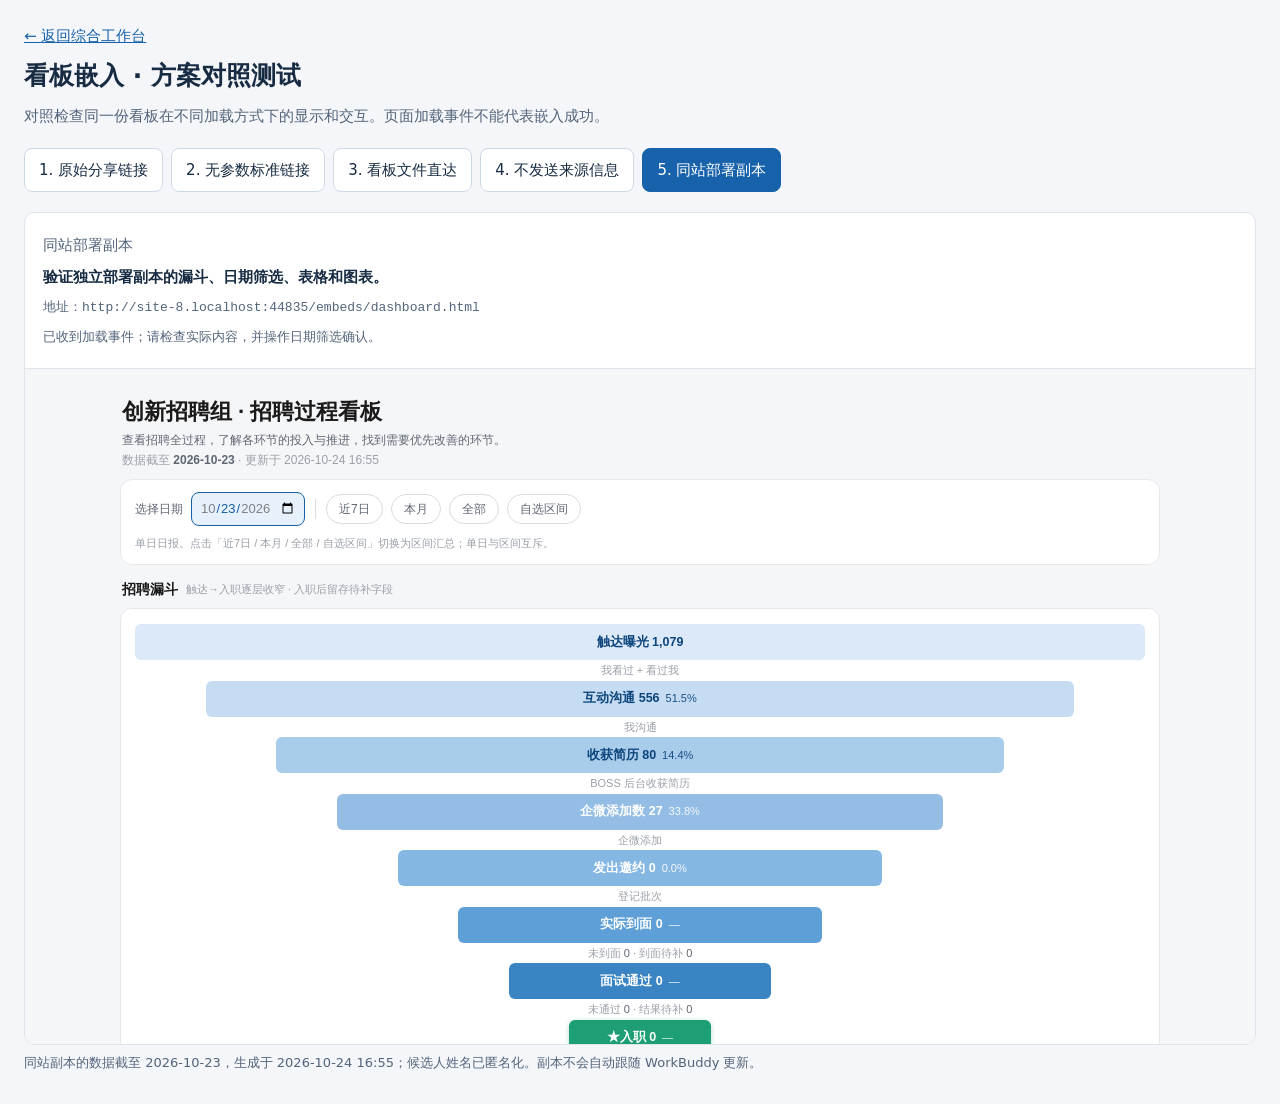
==== embed-tests.html @ ab7bad5b "Add working dashboard copy and five embed comparison cases" ====
<!doctype html>
<html lang="zh-CN">
<meta charset="utf-8">
<meta name="viewport" content="width=device-width,initial-scale=1">
<title>看板嵌入 · 方案对照测试</title>
<style>
:root{font:15px/1.6 system-ui,"Microsoft YaHei",sans-serif;color:#172b43;background:#f4f6f9}*{box-sizing:border-box}body{margin:0;padding:24px}main{max-width:1600px;margin:auto}h1{font-size:25px;margin:8px 0}p{color:#53647a;margin:8px 0}a{color:#1762aa}nav{display:flex;gap:8px;flex-wrap:wrap;margin:20px 0}button{font:inherit;cursor:pointer;min-height:44px;border:1px solid #ced9e5;background:white;border-radius:8px;padding:9px 14px;color:#172b43}button[aria-pressed=true]{background:#1762aa;border-color:#1762aa;color:white}button:focus-visible,a:focus-visible{outline:3px solid #1762aa;outline-offset:3px}.panel{background:white;border:1px solid #dfe5ed;border-radius:10px;overflow:hidden}.bar{padding:12px 18px;border-bottom:1px solid #dfe5ed}#status{font-size:13px}iframe{display:block;border:0;width:100%;height:75vh;min-height:440px}#expected{font-weight:600;color:#172b43}.note{font-size:13px}code{overflow-wrap:anywhere}@media(max-width:600px){body{padding:14px}h1{font-size:22px}nav button{flex:1 1 140px}}
</style>
<main>
  <a href="./index.html">← 返回综合工作台</a>
  <h1>看板嵌入 · 方案对照测试</h1>
  <p>对照检查同一份看板在不同加载方式下的显示和交互。页面加载事件不能代表嵌入成功。</p>
  <nav aria-label="测试方案">
    <button data-case="share" aria-pressed="false">1. 原始分享链接</button>
    <button data-case="canonical" aria-pressed="false">2. 无参数标准链接</button>
    <button data-case="direct" aria-pressed="false">3. 看板文件直达</button>
    <button data-case="no-referrer" aria-pressed="false">4. 不发送来源信息</button>
    <button data-case="copy" aria-pressed="false">5. 同站部署副本</button>
  </nav>
  <div class="panel">
    <div class="bar"><p id="case-title"></p><p id="expected"></p><p class="note">地址：<code id="address"></code></p><p id="status" role="status"></p></div>
    <div id="frame-host"></div>
  </div>
  <p class="note">同站副本的数据截至 2026-10-23，生成于 2026-10-24 16:55；候选人姓名已匿名化。副本不会自动跟随 WorkBuddy 更新。</p>
</main>
<script>
const share = 'https://workbuddy.link/p/TLnwVZuv6cHmuRsWtXp5eK?ext2=copy_link';
const direct = 'https://workbuddy-space-static.codebuddy.work/page/TLnwVZuv6cHmuRsWtXp5eK/5fVfS7kWFdKl/index.html';
const cases = {
  share: {title:'原始分享链接', url:share, note:'验证分享外壳与内部看板是否均可加载。'},
  canonical: {title:'无参数标准链接', url:'https://www.workbuddy.link/p/TLnwVZuv6cHmuRsWtXp5eK', note:'排除链接跳转与分享参数的影响。'},
  direct: {title:'看板文件直达', url:direct, note:'直接嵌入看板文件，排除分享外壳的影响。'},
  'no-referrer': {title:'不发送来源信息', url:direct, note:'对照测试不发送 Referer 的情况；frame-ancestors 仍由浏览器正常检查。', referrerPolicy:'no-referrer'},
  copy: {title:'同站部署副本', url:'./embeds/dashboard.html', note:'验证独立部署副本的漏斗、日期筛选、表格和图表。'}
};
let timer;
function showCase(){
  const key = cases[location.hash.slice(1)] ? location.hash.slice(1) : 'copy';
  const chosen = cases[key];
  document.querySelectorAll('[data-case]').forEach(b=>b.setAttribute('aria-pressed',String(b.dataset.case===key)));
  document.getElementById('case-title').textContent=chosen.title;
  document.getElementById('expected').textContent=chosen.note;
  document.getElementById('address').textContent=new URL(chosen.url,location.href).href;
  const status=document.getElementById('status');
  status.textContent='加载中…';
  clearTimeout(timer);
  const frame=document.createElement('iframe');
  frame.title=chosen.title;
  frame.referrerPolicy=chosen.referrerPolicy || 'strict-origin-when-cross-origin';
  frame.addEventListener('load',()=>{clearTimeout(timer);status.textContent='已收到加载事件；请检查实际内容，并操作日期筛选确认。';});
  frame.src=chosen.url;
  document.getElementById('frame-host').replaceChildren(frame);
  timer=setTimeout(()=>{status.textContent='加载较慢，请检查实际内容。';},18000);
}
document.querySelectorAll('[data-case]').forEach(b=>b.addEventListener('click',()=>{location.hash=b.dataset.case;}));
addEventListener('hashchange',showCase);showCase();
</script>
</html>
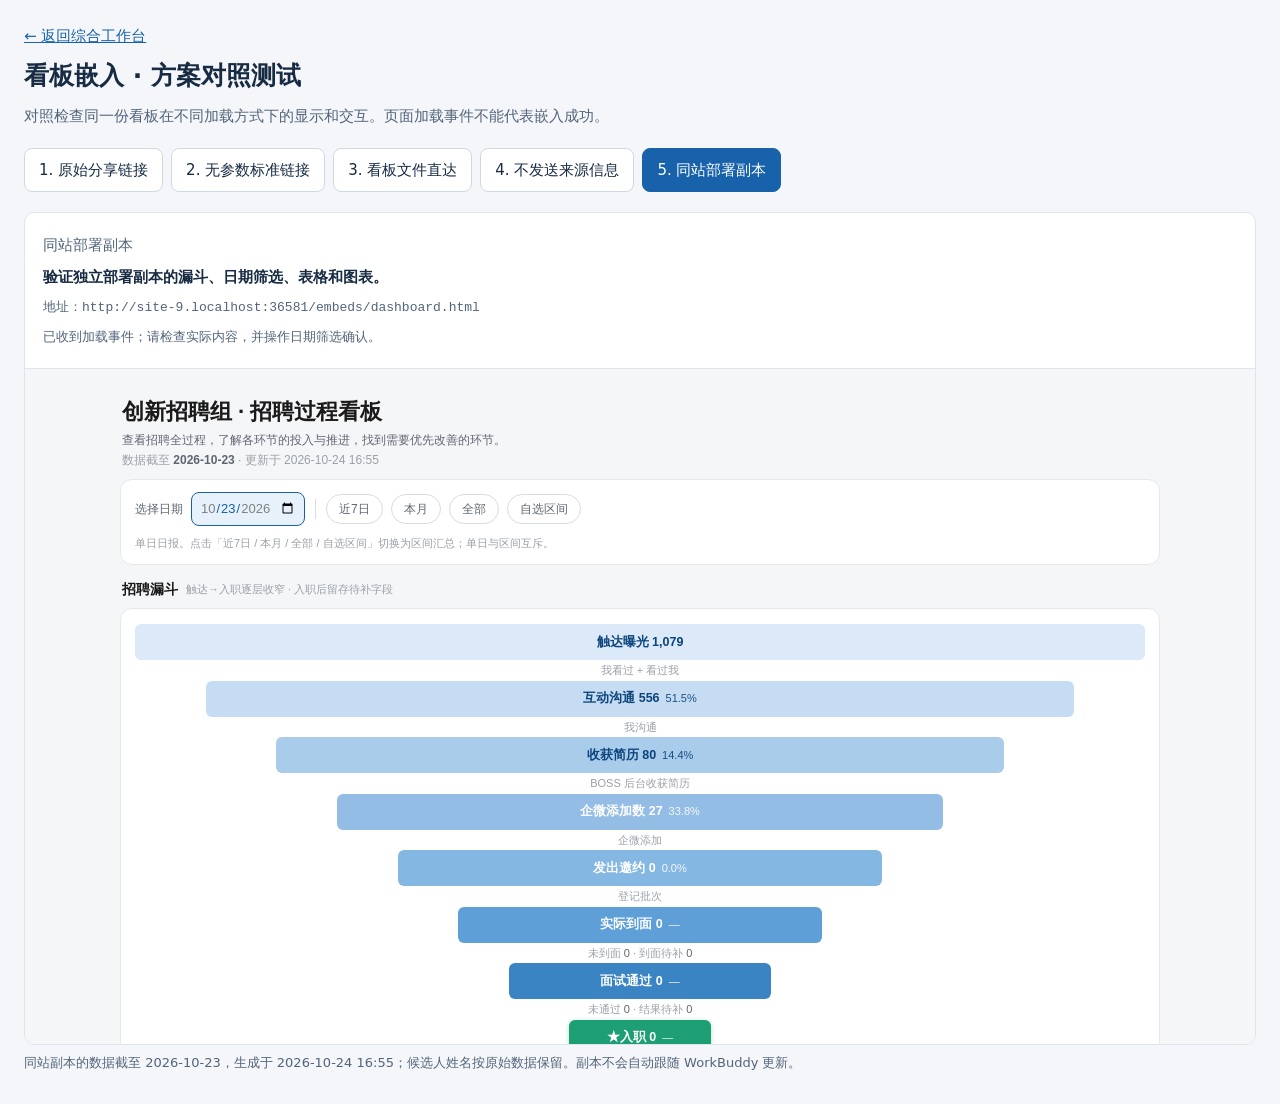
==== commit 4aca8400: "Adapt project columns and preserve original recruitment snapshot names" ====
--- a/embed-tests.html
+++ b/embed-tests.html
@@ -21,7 +21,7 @@
     <div class="bar"><p id="case-title"></p><p id="expected"></p><p class="note">地址：<code id="address"></code></p><p id="status" role="status"></p></div>
     <div id="frame-host"></div>
   </div>
-  <p class="note">同站副本的数据截至 2026-10-23，生成于 2026-10-24 16:55；候选人姓名已匿名化。副本不会自动跟随 WorkBuddy 更新。</p>
+  <p class="note">同站副本的数据截至 2026-10-23，生成于 2026-10-24 16:55；候选人姓名按原始数据保留。副本不会自动跟随 WorkBuddy 更新。</p>
 </main>
 <script>
 const share = 'https://workbuddy.link/p/TLnwVZuv6cHmuRsWtXp5eK?ext2=copy_link';
